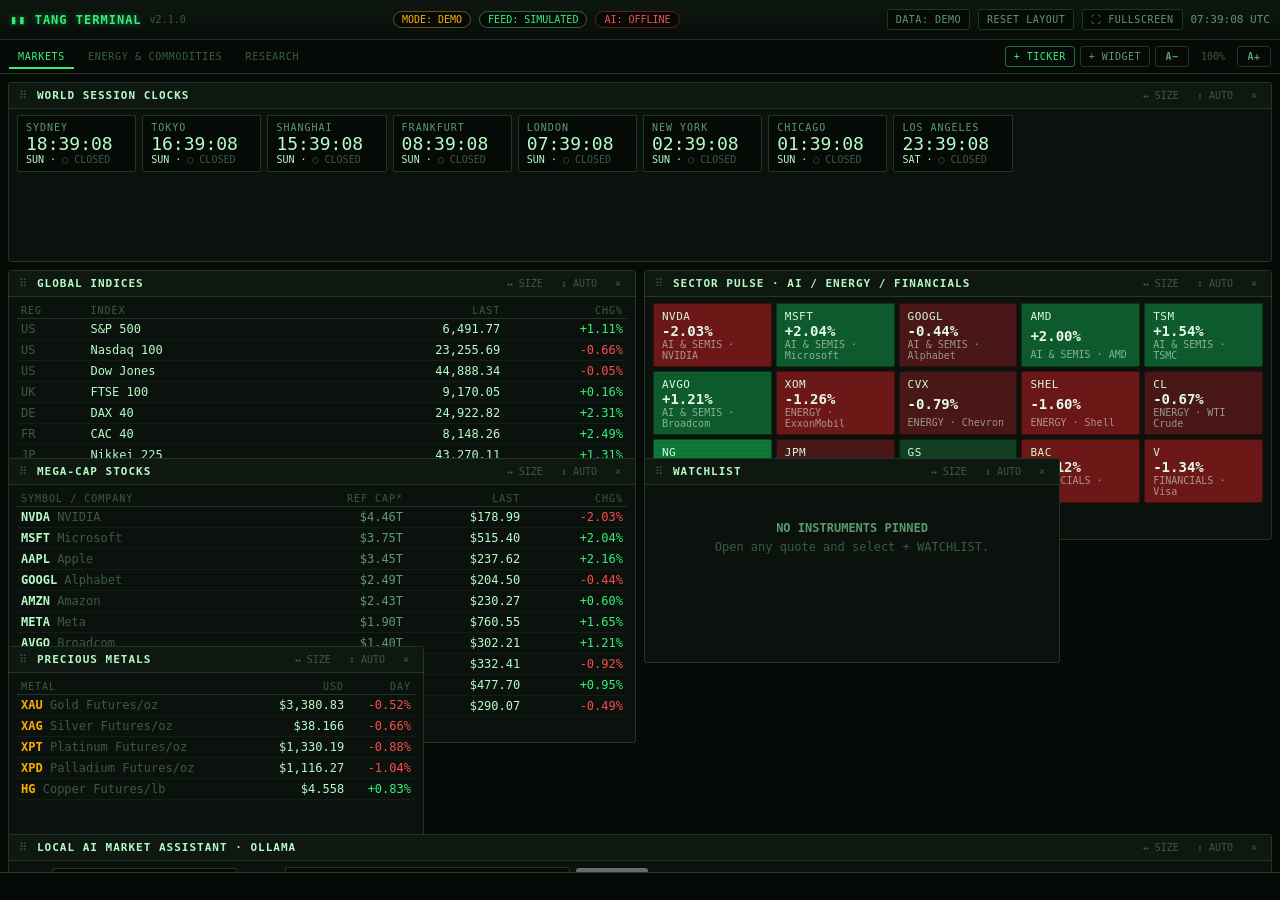
==== terminal/index.html @ 2358ef98 "fix: scale widget geometry with accessible typography" ====
<!DOCTYPE html>
<html lang="en">
<head>
  <meta charset="UTF-8" />
  <meta name="viewport" content="width=device-width, initial-scale=1.0" />
  <meta name="color-scheme" content="dark" />
  <title>TANG TERMINAL — Global Market Monitor</title>
  <link rel="icon" href="data:image/svg+xml,%3Csvg xmlns='http://www.w3.org/2000/svg' viewBox='0 0 16 16'%3E%3Crect width='16' height='16' fill='%23070b08'/%3E%3Ctext x='2' y='12' font-family='monospace' font-size='11' fill='%2334f57a'%3ET%3C/text%3E%3C/svg%3E" />
  <link rel="stylesheet" href="css/terminal.css" />
</head>
<body>
  <!-- Scanline / CRT ambience (purely decorative, cheap to render) -->
  <div class="crt-overlay" aria-hidden="true"></div>

  <!-- ======================= Top status bar ======================= -->
  <header id="titlebar" class="titlebar">
    <div class="titlebar-left">
      <span class="logo">▮▮ TANG TERMINAL</span>
      <span class="version" id="app-version">v2.1.0</span>
    </div>

    <div class="titlebar-center">
      <span class="status-pill" id="data-mode-pill" title="Active data adapter">MODE: DEMO</span>
      <span class="status-pill" id="feed-status-pill" title="Feed health">FEED: —</span>
      <span class="status-pill" id="ollama-pill" title="Ollama assistant status">AI: OFFLINE</span>
    </div>

    <div class="titlebar-right">
      <button class="tb-btn" id="btn-toggle-mode"  title="Switch data adapter (demo / live)">DATA: DEMO</button>
      <button class="tb-btn" id="btn-reset-layout" title="Restore default widget layout">RESET LAYOUT</button>
      <button class="tb-btn" id="btn-fullscreen"   title="Toggle borderless fullscreen (F11 also works)">⛶ FULLSCREEN</button>
      <span class="utc-clock" id="utc-clock" title="Coordinated Universal Time">--:--:-- UTC</span>
    </div>
  </header>

  <nav class="workspacebar" aria-label="Terminal workspaces">
    <div id="workspace-tabs" class="workspace-tabs"></div>
    <div class="workspace-tools">
      <button class="tb-btn primary" id="btn-add-symbol">+ TICKER</button>
      <button class="tb-btn" id="btn-add-widget">+ WIDGET</button>
      <button class="tb-btn font-btn" id="btn-font-down" aria-label="Decrease font size">A−</button>
      <span id="font-scale" class="font-scale">100%</span>
      <button class="tb-btn font-btn" id="btn-font-up" aria-label="Increase font size">A+</button>
    </div>
  </nav>

  <!-- ======================= Widget canvas ======================= -->
  <main id="canvas" class="canvas" aria-label="Market dashboard canvas">
    <!-- Widget panels are rendered here by js/main.js via the grid engine. -->
  </main>

  <!-- ======================= Bottom ticker ======================= -->
  <footer id="tickerbar" class="tickerbar" aria-label="Scrolling market ticker">
    <div class="ticker-track" id="ticker-track"></div>
  </footer>

  <!-- Instrument research drawer; populated on demand with no external UI assets. -->
  <div id="detail-overlay" class="detail-overlay" hidden>
    <section class="detail-drawer" role="dialog" aria-modal="true" aria-labelledby="detail-title">
      <header class="detail-header">
        <div>
          <span class="detail-kicker">INSTRUMENT RESEARCH</span>
          <h2 id="detail-title">—</h2>
        </div>
        <button id="detail-close" class="detail-close" aria-label="Close instrument research">ESC ×</button>
      </header>
      <div id="detail-content" class="detail-content"></div>
    </section>
  </div>

  <div id="symbol-overlay" class="modal-overlay" hidden>
    <section class="terminal-modal" role="dialog" aria-modal="true" aria-labelledby="symbol-title">
      <header><div><span class="detail-kicker">GLOBAL SECURITY SEARCH</span><h2 id="symbol-title">ADD ANY TICKER</h2></div><button class="detail-close modal-close">ESC ×</button></header>
      <form id="symbol-search-form" class="symbol-search"><input id="symbol-search-input" autocomplete="off" placeholder="Company, ticker or instrument — e.g. BP.L, Shell, AAPL"><button type="submit">SEARCH ↵</button></form>
      <p class="modal-hint">Search equities, ETFs, indices, futures, FX and crypto across supported exchanges. Verify exchange and currency before adding. Custom quotes require LIVE mode.</p>
      <div id="symbol-results" class="symbol-results"></div>
    </section>
  </div>

  <div id="widget-overlay" class="modal-overlay" hidden>
    <section class="terminal-modal widget-modal" role="dialog" aria-modal="true" aria-labelledby="widget-title">
      <header><div><span class="detail-kicker">WORKSPACE COMPONENTS</span><h2 id="widget-title">ADD WIDGET</h2></div><button class="detail-close modal-close">ESC ×</button></header>
      <div id="widget-results" class="widget-results"></div>
    </section>
  </div>

  <!-- Classic scripts (no ES modules) so the app runs from file:// with zero build step. -->
  <script src="js/store.js"></script>
  <script src="js/data/universe.js"></script>
  <script src="js/symbols.js"></script>
  <script src="js/watchlist.js"></script>
  <script src="js/data/adapter.js"></script>
  <script src="js/grid.js"></script>
  <script src="js/widgets/base.js"></script>
  <script src="js/widgets/clocks.js"></script>
  <script src="js/widgets/indices.js"></script>
  <script src="js/widgets/heatmap.js"></script>
  <script src="js/widgets/stocks.js"></script>
  <script src="js/widgets/watchlist.js"></script>
  <script src="js/widgets/metals.js"></script>
  <script src="js/widgets/markets.js"></script>
  <script src="js/ollama.js"></script>
  <script src="js/widgets/assistant.js"></script>
  <script src="js/details.js"></script>
  <script src="js/main.js"></script>
</body>
</html>
---- terminal/css/terminal.css ----
/* ==========================================================================
   TANG TERMINAL — terminal.css
   Phosphor-green CRT aesthetic. Single stylesheet, no frameworks.
   Design tokens live in :root so theming stays consistent across widgets.
   ========================================================================== */

:root {
  --font-scale: 1;
  /* palette */
  --bg:            #070b08;
  --bg-panel:      #0b120d;
  --bg-panel-alt:  #0e1710;
  --bg-inset:      #060a07;
  --border:        #1d3a26;
  --border-bright: #2f6b41;
  --fg:            #b8ffc9;
  --fg-dim:        #5f9b72;
  --fg-faint:      #3a5c46;
  --accent:        #34f57a;
  --amber:         #ffb000;
  --red:           #ff4d4d;
  --green:         #34f57a;
  --cyan:          #3fd9d9;

  /* heatmap scale */
  --heat-up-3:   #0f7a38;
  --heat-up-2:   #0e5c2d;
  --heat-up-1:   #123f22;
  --heat-flat:   #101813;
  --heat-down-1: #4a1616;
  --heat-down-2: #6e1717;
  --heat-down-3: #8f1a1a;

  /* type */
  --font-mono: "SF Mono", "Cascadia Mono", Menlo, Consolas, "DejaVu Sans Mono", monospace;
  --fs-xs: calc(10px * var(--font-scale));
  --fs-sm: calc(11px * var(--font-scale));
  --fs-md: calc(12px * var(--font-scale));
  --fs-lg: calc(14px * var(--font-scale));
  --fs-xl: calc(18px * var(--font-scale));

  /* layout */
  --titlebar-h: 40px;
  --tickerbar-h: 28px;
  --gap: 8px;
  --radius: 3px;
}

/* ---------------------------------------------------------------- reset */
*, *::before, *::after { box-sizing: border-box; }

html, body {
  margin: 0;
  padding: 0;
  height: 100%;
  background: var(--bg);
  color: var(--fg);
  font-family: var(--font-mono);
  font-size: var(--fs-md);
  overflow: hidden;
}

body {
  display: flex;
  flex-direction: column;
  user-select: none;
}

button { font-family: inherit; }

/* ------------------------------------------------------- CRT ambience */
.crt-overlay {
  position: fixed;
  inset: 0;
  pointer-events: none;
  z-index: 9999;
  background:
    repeating-linear-gradient(
      to bottom,
      rgba(0, 0, 0, 0)    0px,
      rgba(0, 0, 0, 0)    2px,
      rgba(0, 0, 0, 0.08) 3px,
      rgba(0, 0, 0, 0)    4px
    );
  mix-blend-mode: multiply;
}

/* ------------------------------------------------------------- titlebar */
.titlebar {
  height: var(--titlebar-h);
  flex: 0 0 var(--titlebar-h);
  display: flex;
  align-items: center;
  justify-content: space-between;
  gap: 12px;
  padding: 0 10px;
  background: linear-gradient(180deg, #0d1710, #080d09);
  border-bottom: 1px solid var(--border);
  white-space: nowrap;
}

.titlebar-left, .titlebar-center, .titlebar-right {
  display: flex;
  align-items: center;
  gap: 8px;
  min-width: 0;
}

.logo {
  color: var(--accent);
  font-weight: bold;
  letter-spacing: 1px;
  text-shadow: 0 0 6px rgba(52, 245, 122, 0.5);
}

.version { color: var(--fg-faint); font-size: var(--fs-xs); }

.status-pill {
  font-size: var(--fs-xs);
  padding: 2px 8px;
  border: 1px solid var(--border);
  border-radius: 10px;
  color: var(--fg-dim);
  background: var(--bg-inset);
}
.status-pill.ok   { color: var(--green); border-color: var(--border-bright); }
.status-pill.warn { color: var(--amber); border-color: #6b5410; }
.status-pill.bad  { color: var(--red);   border-color: #6b1d1d; }

.tb-btn {
  background: var(--bg-inset);
  color: var(--fg-dim);
  border: 1px solid var(--border);
  border-radius: var(--radius);
  font-size: var(--fs-xs);
  padding: 4px 8px;
  cursor: pointer;
  letter-spacing: 0.5px;
}
.tb-btn:hover { color: var(--accent); border-color: var(--border-bright); }
.tb-btn:active { transform: translateY(1px); }
.tb-btn.primary { color: var(--accent); border-color: var(--border-bright); }

.utc-clock { color: var(--fg-dim); font-size: var(--fs-sm); }

/* ----------------------------------------------------------- workspaces */
.workspacebar {
  min-height: 34px;
  flex: 0 0 auto;
  display: flex;
  align-items: center;
  justify-content: space-between;
  gap: 10px;
  padding: 4px 9px;
  background: var(--bg-inset);
  border-bottom: 1px solid var(--border);
}
.workspace-tabs, .workspace-tools { display: flex; align-items: center; gap: 5px; }
.workspace-tab {
  appearance: none;
  border: 0;
  border-bottom: 2px solid transparent;
  background: transparent;
  color: var(--fg-faint);
  font: inherit;
  font-size: var(--fs-xs);
  letter-spacing: .7px;
  padding: 6px 9px 5px;
  cursor: pointer;
}
.workspace-tab:hover { color: var(--fg); }
.workspace-tab.active { color: var(--accent); border-bottom-color: var(--accent); }
.font-btn { min-width: 34px; font-weight: bold; }
.font-scale { min-width: 38px; text-align: center; color: var(--fg-faint); font-size: var(--fs-xs); }

/* --------------------------------------------------------------- canvas */
.canvas {
  flex: 1 1 auto;
  overflow-y: auto;
  overflow-x: hidden;
  padding: var(--gap);
  display: grid;
  grid-template-columns: repeat(12, 1fr);
  grid-auto-rows: minmax(calc(180px * var(--font-scale)), auto);
  grid-auto-flow: dense;
  gap: var(--gap);
  align-content: start;
  scrollbar-width: thin;
  scrollbar-color: var(--border-bright) var(--bg);
}
.canvas::-webkit-scrollbar { width: 8px; }
.canvas::-webkit-scrollbar-thumb { background: var(--border-bright); }
.canvas::-webkit-scrollbar-track { background: var(--bg); }

/* widget span classes — set by the grid engine from persisted layout */
.span-sm { grid-column: span 4; }
.span-md { grid-column: span 6; }
.span-lg { grid-column: span 12; }

@media (max-width: 1100px) {
  .span-sm, .span-md { grid-column: span 6; }
}
@media (max-width: 720px) {
  .span-sm, .span-md, .span-lg { grid-column: span 12; }
}

/* drop indicator shown while dragging over the canvas */
.canvas.drop-target { outline: 1px dashed var(--border-bright); outline-offset: -4px; }

/* --------------------------------------------------------- widget panel */
.panel {
  display: flex;
  flex-direction: column;
  min-height: calc(180px * var(--font-scale));
  background: var(--bg-panel);
  border: 1px solid var(--border);
  border-radius: var(--radius);
  overflow: hidden;
  transition: border-color 120ms ease, box-shadow 120ms ease;
}
.panel:hover { border-color: var(--border-bright); }
.panel.dragging { opacity: 0.35; }
.panel.drop-before { box-shadow: -4px 0 0 0 var(--accent); }
.panel.drop-after  { box-shadow:  4px 0 0 0 var(--accent); }

.panel-header {
  flex: 0 0 26px;
  display: flex;
  align-items: center;
  gap: 6px;
  padding: 0 8px;
  background: var(--bg-panel-alt);
  border-bottom: 1px solid var(--border);
  font-size: var(--fs-sm);
}
.panel-header .grip {
  cursor: grab;
  color: var(--fg-faint);
  letter-spacing: 2px;
  padding: 0 2px;
  touch-action: none;
}
.panel-header .grip:active { cursor: grabbing; }
.panel-header .title {
  color: var(--fg);
  letter-spacing: 1px;
  font-weight: bold;
  overflow: hidden;
  text-overflow: ellipsis;
  white-space: nowrap;
}
.panel-header .spacer { flex: 1; }
.panel-header .hdr-btn {
  background: none;
  border: 1px solid transparent;
  color: var(--fg-faint);
  font-size: var(--fs-xs);
  cursor: pointer;
  padding: 1px 5px;
  border-radius: 2px;
}
.panel-header .hdr-btn:hover { color: var(--accent); border-color: var(--border-bright); }
.panel-header .remove-btn:hover { color: var(--red); border-color: #6b1d1d; }

.panel-body {
  flex: 1 1 auto;
  overflow-x: auto;
  overflow-y: visible;
  padding: 6px 8px;
  scrollbar-width: thin;
  scrollbar-color: var(--border) transparent;
}
.panel-body::-webkit-scrollbar { width: 6px; height: 6px; }
.panel-body::-webkit-scrollbar-thumb { background: var(--border); }

/* ------------------------------------------------------- shared widget UI */
.up    { color: var(--green); }
.down  { color: var(--red); }
.flat  { color: var(--fg-dim); }
.dim   { color: var(--fg-dim); }
.faint { color: var(--fg-faint); }
.amber { color: var(--amber); }

.num { font-variant-numeric: tabular-nums; text-align: right; }

table.quote-table {
  width: 100%;
  border-collapse: collapse;
  font-size: var(--fs-md);
}
table.quote-table th {
  text-align: left;
  color: var(--fg-faint);
  font-weight: normal;
  font-size: var(--fs-xs);
  letter-spacing: 1px;
  padding: 2px 4px;
  border-bottom: 1px solid var(--border);
  position: sticky;
  top: -6px;
  background: var(--bg-panel);
}
table.quote-table th.num, table.quote-table td.num { text-align: right; }
table.quote-table td {
  padding: 3px 4px;
  border-bottom: 1px solid rgba(29, 58, 38, 0.35);
  white-space: nowrap;
}
table.quote-table tr:hover td { background: rgba(52, 245, 122, 0.05); }
.quote-action { cursor: pointer; }
.quote-action:focus-visible { outline: 1px solid var(--accent); outline-offset: -2px; }
table.quote-table .quote-action:hover td::first-letter { color: var(--accent); }

/* price flash animation on update */
@keyframes flash-up   { from { background: rgba(52,245,122,.25); } to { background: transparent; } }
@keyframes flash-down { from { background: rgba(255,77,77,.25);  } to { background: transparent; } }
.flash-up   { animation: flash-up   600ms ease-out; }
.flash-down { animation: flash-down 600ms ease-out; }

/* -------------------------------------------------------------- heatmap */
.heatmap {
  display: grid;
  gap: 4px;
  height: 100%;
  grid-template-columns: repeat(auto-fit, minmax(calc(110px * var(--font-scale)), 1fr));
  grid-auto-rows: minmax(calc(64px * var(--font-scale)), 1fr);
}
.heat-tile {
  display: flex;
  flex-direction: column;
  justify-content: space-between;
  padding: 6px 8px;
  border: 1px solid rgba(0,0,0,0.4);
  border-radius: 2px;
  background: var(--heat-flat);
  cursor: default;
  min-height: 64px;
}
.heat-tile .h-name { font-size: var(--fs-sm); color: #d8ffe2; letter-spacing: 0.5px; }
.heat-tile .h-val  { font-size: var(--fs-lg); font-weight: bold; color: #eaffef; }
.heat-tile .h-sub  { font-size: var(--fs-xs); color: rgba(234,255,239,0.55); }
.heat-tile.up3   { background: var(--heat-up-3); }
.heat-tile.up2   { background: var(--heat-up-2); }
.heat-tile.up1   { background: var(--heat-up-1); }
.heat-tile.down1 { background: var(--heat-down-1); }
.heat-tile.down2 { background: var(--heat-down-2); }
.heat-tile.down3 { background: var(--heat-down-3); }

/* --------------------------------------------------------------- clocks */
.clock-grid {
  display: grid;
  grid-template-columns: repeat(auto-fill, minmax(calc(118px * var(--font-scale)), 1fr));
  gap: 6px;
}
.clock-cell {
  background: var(--bg-inset);
  border: 1px solid var(--border);
  border-radius: 2px;
  padding: 6px 8px;
}
.clock-cell .c-city { font-size: var(--fs-xs); color: var(--fg-dim); letter-spacing: 1px; }
.clock-cell .c-time { font-size: var(--fs-xl); color: var(--fg); font-variant-numeric: tabular-nums; }
.clock-cell .c-meta { font-size: var(--fs-xs); }
.clock-cell .c-meta .open   { color: var(--green); }
.clock-cell .c-meta .closed { color: var(--fg-faint); }

/* ------------------------------------------------------------ assistant */
.assistant {
  display: flex;
  flex-direction: column;
  height: 100%;
  gap: 6px;
}
.assistant-log {
  flex: 1 1 auto;
  overflow-y: auto;
  background: var(--bg-inset);
  border: 1px solid var(--border);
  border-radius: 2px;
  padding: 6px 8px;
  font-size: var(--fs-md);
  user-select: text;
  scrollbar-width: thin;
  scrollbar-color: var(--border) transparent;
}
.assistant-log .msg { margin: 0 0 8px; white-space: pre-wrap; word-break: break-word; }
.assistant-log .msg .who { font-size: var(--fs-xs); letter-spacing: 1px; }
.assistant-log .msg.user .who { color: var(--cyan); }
.assistant-log .msg.bot  .who { color: var(--accent); }
.assistant-log .msg.sys  .who { color: var(--amber); }
.assistant-log .msg.sys { color: var(--fg-dim); }
.assistant-log .msg-content { white-space: normal; line-height: 1.48; }
.assistant-log .msg-content p { margin: 4px 0 8px; }
.assistant-log .msg-content h1,
.assistant-log .msg-content h2,
.assistant-log .msg-content h3 { margin: 10px 0 4px; color: var(--fg); font-size: var(--fs-md); letter-spacing: .6px; }
.assistant-log .msg-content ul,
.assistant-log .msg-content ol { margin: 4px 0 8px; padding-left: 20px; }
.assistant-log .msg-content li { margin-bottom: 3px; }
.assistant-log .msg-content strong { color: var(--accent); }
.assistant-log .msg-content hr { border: 0; border-top: 1px solid var(--border); margin: 10px 0; }
.assistant-input-row { display: flex; gap: 6px; flex: 0 0 auto; }
.assistant-input-row input[type="text"] {
  flex: 1;
  background: var(--bg-inset);
  border: 1px solid var(--border);
  color: var(--fg);
  font-family: inherit;
  font-size: var(--fs-md);
  padding: 5px 8px;
  border-radius: 2px;
  outline: none;
}
.assistant-input-row input[type="text"]:focus { border-color: var(--border-bright); }
.assistant-input-row button,
.assistant-config select,
.assistant-config input {
  background: var(--bg-inset);
  border: 1px solid var(--border);
  color: var(--fg-dim);
  font-family: inherit;
  font-size: var(--fs-xs);
  padding: 4px 8px;
  border-radius: 2px;
  cursor: pointer;
}
.assistant-input-row button:hover { color: var(--accent); border-color: var(--border-bright); }
.assistant-config {
  display: flex;
  gap: 6px;
  flex: 0 0 auto;
  align-items: center;
  flex-wrap: wrap;
}
.assistant-config select { cursor: pointer; }
.assistant-config label { display: flex; align-items: center; gap: 6px; min-width: 0; }
.assistant-config input { cursor: text; width: calc(185px * var(--font-scale)); }
.assistant-config select { width: calc(285px * var(--font-scale)); max-width: 46vw; }

/* Panels grow with typography so data remains contained instead of clipping. */
.panel[data-widget-id="indices"],
.panel[data-widget-id="stocks"] { min-height: calc(285px * var(--font-scale)); }
.panel[data-widget-id="heatmap"] { min-height: calc(270px * var(--font-scale)); }
.panel[data-widget-id="assistant"] { min-height: calc(235px * var(--font-scale)); }
.panel[data-widget-id="metals"],
.panel[data-widget-id="macro"],
.panel[data-widget-id="energy"],
.panel[data-widget-id="tankers"] { min-height: calc(225px * var(--font-scale)); }
.panel[data-widget-id="commodities"] { min-height: calc(440px * var(--font-scale)); }
.panel[data-widget-id="watchlist"] { min-height: calc(205px * var(--font-scale)); }
.panel[data-widget-id="watchlist"] .panel-body { max-height: calc(440px * var(--font-scale)); overflow-y: auto; }
.panel.height-tall { min-height: calc(430px * var(--font-scale)) !important; }
.panel.height-max { min-height: calc(680px * var(--font-scale)) !important; }
.panel.height-tall .panel-body,
.panel.height-max .panel-body { max-height: none !important; overflow-y: visible !important; }

/* ------------------------------------------------------------ tickerbar */
.tickerbar {
  flex: 0 0 var(--tickerbar-h);
  height: var(--tickerbar-h);
  border-top: 1px solid var(--border);
  background: var(--bg-inset);
  overflow: hidden;
  display: flex;
  align-items: center;
}
.ticker-track {
  display: inline-flex;
  gap: 28px;
  white-space: nowrap;
  padding-left: 100%;
  animation: ticker-scroll 60s linear infinite;
  font-size: var(--fs-sm);
}
.tickerbar:hover .ticker-track { animation-play-state: paused; }
@keyframes ticker-scroll {
  from { transform: translateX(0); }
  to   { transform: translateX(-100%); }
}
.ticker-item .t-sym { color: var(--fg-dim); }
.ticker-item {
  appearance: none;
  border: 0;
  background: transparent;
  color: var(--fg);
  font: inherit;
  padding: 3px 0;
}
.ticker-item:hover .t-sym { color: var(--accent); }

/* ---------------------------------------------------- instrument research */
.detail-open { overflow: hidden; }
.detail-overlay {
  position: fixed;
  inset: 0;
  z-index: 9000;
  background: rgba(2, 6, 3, .76);
  backdrop-filter: blur(3px);
}
.detail-overlay[hidden] { display: none; }
.detail-drawer {
  position: absolute;
  inset: 0 0 0 auto;
  width: min(920px, 94vw);
  display: flex;
  flex-direction: column;
  background: #080e0a;
  border-left: 1px solid var(--border-bright);
  box-shadow: -18px 0 60px rgba(0, 0, 0, .55);
  animation: detail-enter 180ms ease-out;
}
@keyframes detail-enter { from { transform: translateX(30px); opacity: .5; } }
.detail-header {
  display: flex;
  justify-content: space-between;
  align-items: center;
  padding: 12px 16px;
  border-bottom: 1px solid var(--border);
  background: var(--bg-panel-alt);
}
.detail-kicker { color: var(--fg-faint); font-size: var(--fs-xs); letter-spacing: 1.5px; }
.detail-header h2 { margin: 3px 0 0; color: var(--accent); font-size: 19px; letter-spacing: 1px; }
.detail-close, .range-btn {
  border: 1px solid var(--border);
  background: var(--bg-inset);
  color: var(--fg-dim);
  border-radius: 2px;
  font: inherit;
  font-size: var(--fs-xs);
  padding: 5px 9px;
  cursor: pointer;
}
.detail-close:hover, .range-btn:hover, .range-btn.active { color: var(--accent); border-color: var(--border-bright); }
.detail-content { overflow-y: auto; padding: 14px 16px 30px; }
.detail-summary { display: flex; align-items: flex-end; justify-content: space-between; gap: 20px; margin-bottom: 10px; }
.detail-price { color: var(--fg); font-size: 28px; font-weight: bold; letter-spacing: -1px; }
.watchlist-toggle {
  margin-left: 12px;
  border: 1px solid var(--border);
  background: var(--bg-inset);
  color: var(--fg-dim);
  border-radius: 2px;
  font: inherit;
  font-size: var(--fs-xs);
  padding: 5px 8px;
  cursor: pointer;
  vertical-align: middle;
}
.watchlist-toggle:hover, .watchlist-toggle.active { color: var(--amber); border-color: #6b5410; }
.watch-empty { color: var(--fg-faint); text-align: center; line-height: 1.6; padding: 28px 10px; }
.watch-empty strong { color: var(--fg-dim); }
.watch-remove { border: 0; background: transparent; color: var(--fg-faint); cursor: pointer; font: inherit; font-size: 16px; line-height: 1; }
.watch-remove:hover { color: var(--red); }
.widget-note { margin: 7px 2px 1px; color: var(--fg-faint); font-size: var(--fs-xs); line-height: 1.4; }
.commodity-group td { color: var(--amber); background: var(--bg-inset); font-size: var(--fs-xs); letter-spacing: 1px; padding-top: 6px !important; }
.energy-spreads { display: grid; grid-template-columns: repeat(3, 1fr); gap: 5px; margin-top: 8px; }
.energy-spread { display: grid; gap: 2px; padding: 7px; background: var(--bg-inset); border: 1px solid var(--border); }
.energy-spread span, .energy-spread small { color: var(--fg-faint); font-size: var(--fs-xs); }
.energy-spread strong { color: var(--amber); font-size: var(--fs-md); font-variant-numeric: tabular-nums; }

/* ------------------------------------------------------ search / catalog */
.modal-overlay {
  position: fixed;
  inset: 0;
  z-index: 9500;
  display: grid;
  place-items: start center;
  padding-top: min(12vh, 110px);
  background: rgba(2, 6, 3, .78);
  backdrop-filter: blur(3px);
}
.modal-overlay[hidden] { display: none; }
.terminal-modal {
  width: min(760px, 92vw);
  max-height: 76vh;
  display: flex;
  flex-direction: column;
  background: #080e0a;
  border: 1px solid var(--border-bright);
  box-shadow: 0 20px 80px rgba(0, 0, 0, .7);
}
.terminal-modal > header { display: flex; align-items: center; justify-content: space-between; padding: 12px 14px; border-bottom: 1px solid var(--border); background: var(--bg-panel-alt); }
.terminal-modal h2 { color: var(--accent); font-size: var(--fs-lg); margin: 2px 0 0; }
.symbol-search { display: flex; gap: 7px; padding: 12px 14px 5px; }
.symbol-search input { flex: 1; min-width: 0; background: var(--bg-inset); border: 1px solid var(--border); color: var(--fg); font: inherit; padding: 8px 10px; outline: none; }
.symbol-search input:focus { border-color: var(--border-bright); }
.symbol-search button, .symbol-result button, .widget-option button { background: var(--bg-inset); border: 1px solid var(--border); color: var(--accent); font: inherit; font-size: var(--fs-xs); padding: 7px 10px; cursor: pointer; }
.modal-hint { margin: 2px 14px 9px; color: var(--fg-faint); font-size: var(--fs-xs); }
.symbol-results, .widget-results { overflow-y: auto; padding: 0 14px 14px; }
.symbol-result, .widget-option { display: flex; align-items: center; justify-content: space-between; gap: 14px; padding: 9px 10px; border-top: 1px solid var(--border); }
.symbol-result > div, .widget-option > div { min-width: 0; display: grid; grid-template-columns: 90px 1fr; align-items: baseline; gap: 4px 10px; }
.symbol-result strong { color: var(--accent); }
.symbol-result span { overflow: hidden; text-overflow: ellipsis; white-space: nowrap; }
.symbol-result small { grid-column: 2; color: var(--fg-faint); font-size: var(--fs-xs); }
.widget-option > div { display: flex; flex-direction: column; align-items: flex-start; }
.widget-option span { color: var(--fg-dim); font-size: var(--fs-xs); margin-top: 3px; }
.widget-option button:disabled { color: var(--fg-faint); cursor: default; }
.detail-provenance { text-align: right; color: var(--fg-dim); font-size: var(--fs-xs); line-height: 1.5; }
.detail-provenance span { color: var(--amber); }
.range-bar { display: flex; flex-wrap: wrap; gap: 5px; margin-bottom: 8px; }
.chart-card, .research-card {
  border: 1px solid var(--border);
  background: var(--bg-panel);
  border-radius: var(--radius);
}
.chart-card { padding: 8px; margin-bottom: 10px; }
#price-chart { display: block; width: 100%; height: 270px; }
.chart-legend { display: flex; gap: 18px; color: var(--accent); font-size: var(--fs-xs); padding: 4px 4px 0; }
.chart-legend span:last-child { margin-left: auto; color: var(--fg-faint); }
.research-grid { display: grid; grid-template-columns: 1fr 1fr; gap: 10px; margin-bottom: 10px; }
.research-card { padding: 11px 12px; }
.research-card h3 { color: var(--fg-dim); font-size: var(--fs-xs); letter-spacing: 1.2px; margin: 0 0 10px; }
.metric-grid { display: grid; grid-template-columns: repeat(2, 1fr); gap: 1px; background: var(--border); }
.metric { display: flex; justify-content: space-between; gap: 8px; background: var(--bg-panel); padding: 6px 7px; }
.metric span { color: var(--fg-faint); font-size: var(--fs-xs); }
.metric strong { font-weight: normal; font-variant-numeric: tabular-nums; }
.signal { margin-top: 10px; font-weight: bold; letter-spacing: .8px; }
.signal-note, .risk-note, .source-note { color: var(--fg-dim); font-size: var(--fs-xs); line-height: 1.45; margin: 5px 0 0; }
.scenario { padding: 8px 0; border-top: 1px solid var(--border); }
.scenario:first-of-type { border-top: 0; }
.scenario > strong { font-size: var(--fs-xs); letter-spacing: .8px; }
.scenario div { display: grid; grid-template-columns: repeat(3, 1fr); gap: 5px; margin-top: 5px; }
.scenario span { padding: 6px; background: var(--bg-inset); color: var(--fg-dim); font-size: var(--fs-xs); }
.news-card { margin-bottom: 20px; }
.news-list { display: grid; grid-template-columns: 1fr 1fr; gap: 6px; }
.news-item { display: flex; flex-direction: column; gap: 4px; padding: 8px; color: var(--fg); text-decoration: none; border: 1px solid var(--border); background: var(--bg-inset); }
.news-item:hover { border-color: var(--border-bright); color: var(--accent); }
.news-title { line-height: 1.35; }
.news-meta { color: var(--fg-faint); font-size: var(--fs-xs); }
.detail-loading, .detail-error, .detail-empty { color: var(--fg-dim); padding: 30px 10px; text-align: center; }
.detail-error strong { color: var(--red); }
.retry-btn { margin-top: 12px; }
.loader { display: inline-block; width: 9px; height: 9px; border: 1px solid var(--accent); margin-right: 7px; animation: loader-pulse 800ms infinite alternate; }
@keyframes loader-pulse { to { background: var(--accent); box-shadow: 0 0 8px var(--accent); } }

/* ------------------------------------------------------------ drag ghost */
.drag-ghost-hint {
  position: fixed;
  pointer-events: none;
  color: var(--accent);
  font-size: var(--fs-xs);
  z-index: 10000;
}

/* --------------------------------------------------------- smaller screens */
@media (max-width: 900px) {
  :root { --titlebar-h: auto; }
  html, body { overflow: auto; min-height: 100%; }
  body { min-height: 100vh; }
  .titlebar {
    min-height: 64px;
    padding: 7px 9px;
    flex-wrap: wrap;
  }
  .titlebar-center { order: 3; width: 100%; }
  .titlebar-right { margin-left: auto; }
  .canvas { min-height: calc(100vh - 100px); overflow: visible; }
  .utc-clock { display: none; }
  .workspacebar { flex-wrap: wrap; }
  .workspace-tabs { width: 100%; overflow-x: auto; }
  .workspace-tools { width: 100%; }
}

@media (max-width: 620px) {
  .version, #btn-reset-layout, .clock-seconds { display: none; }
  .titlebar-right { width: 100%; justify-content: space-between; }
  .tb-btn { flex: 1; }
  .status-pill { padding-inline: 6px; }
  .heatmap { grid-template-columns: repeat(2, minmax(0, 1fr)); }
  .assistant-config label { width: 100%; display: flex; align-items: center; gap: 6px; }
  .assistant-config input, .assistant-config select { flex: 1; width: auto; }
  .detail-drawer { width: 100vw; }
  .detail-summary { align-items: flex-start; flex-direction: column; }
  .detail-provenance { text-align: left; }
  .research-grid, .news-list { grid-template-columns: 1fr; }
  .scenario div { grid-template-columns: 1fr; }
  .energy-spreads { grid-template-columns: 1fr; }
  #price-chart { height: 220px; }
  .workspace-tools .tb-btn { flex: 0 1 auto; }
  #btn-add-symbol, #btn-add-widget { flex: 1; }
  .font-scale { display: none; }
  .symbol-result > div { grid-template-columns: 70px 1fr; }
}

@media (prefers-reduced-motion: reduce) {
  *, *::before, *::after { scroll-behavior: auto !important; }
  .ticker-track { animation: none; padding-left: 12px; overflow: hidden; }
  .crt-overlay { display: none; }
}
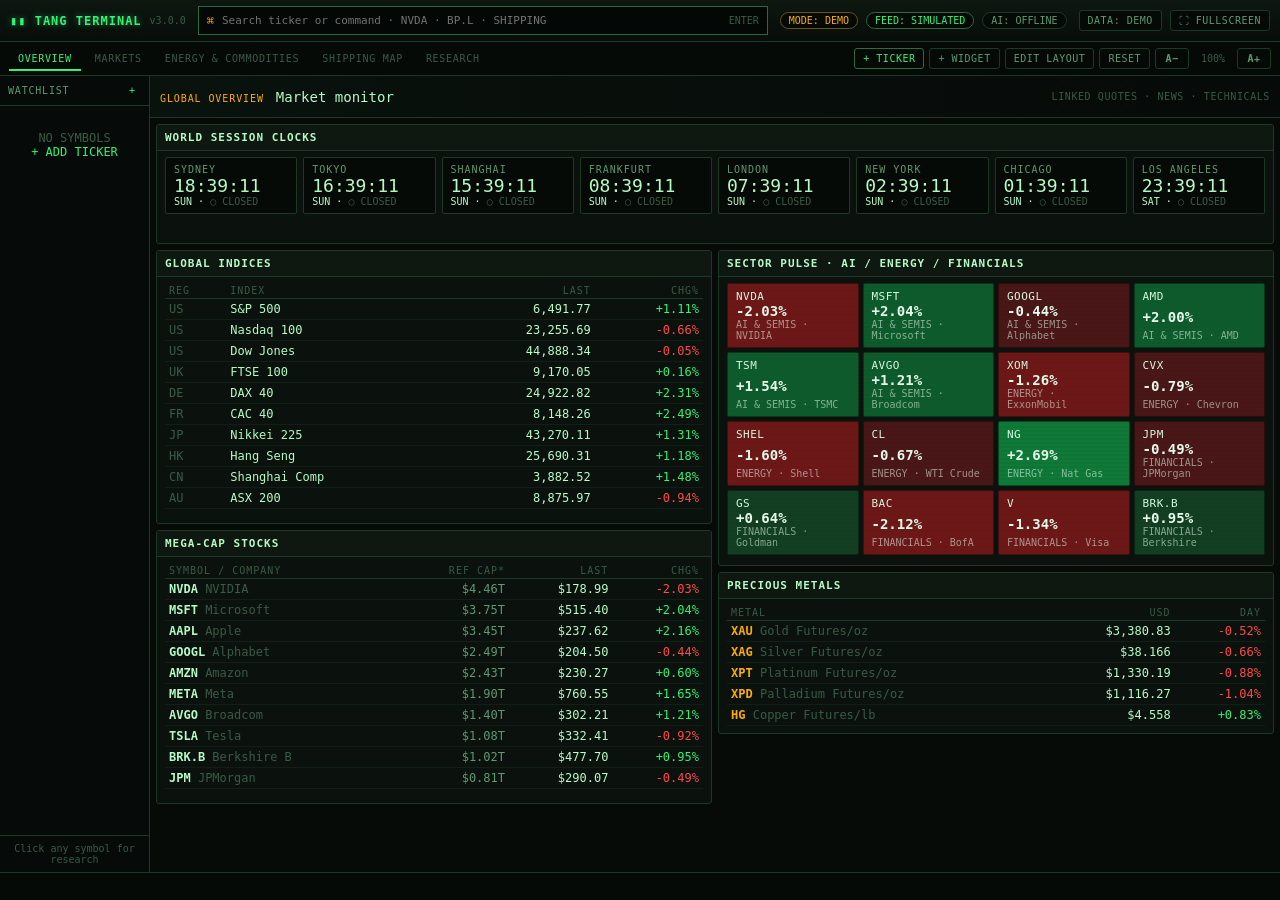
==== commit 01b22185: "feat: rebuild terminal as linked multipage workstation" ====
--- a/terminal/index.html
+++ b/terminal/index.html
@@ -16,10 +16,16 @@
   <header id="titlebar" class="titlebar">
     <div class="titlebar-left">
       <span class="logo">▮▮ TANG TERMINAL</span>
-      <span class="version" id="app-version">v2.1.0</span>
+      <span class="version" id="app-version">v3.0.0</span>
     </div>
 
-    <div class="titlebar-center">
+    <form id="command-form" class="command-form" role="search">
+      <span class="command-prefix">⌘</span>
+      <input id="command-input" aria-label="Search a security or function" autocomplete="off" placeholder="Search ticker or command · NVDA · BP.L · SHIPPING" />
+      <span class="command-hint">ENTER</span>
+    </form>
+
+    <div class="titlebar-center status-cluster">
       <span class="status-pill" id="data-mode-pill" title="Active data adapter">MODE: DEMO</span>
       <span class="status-pill" id="feed-status-pill" title="Feed health">FEED: —</span>
       <span class="status-pill" id="ollama-pill" title="Ollama assistant status">AI: OFFLINE</span>
@@ -27,7 +33,6 @@
 
     <div class="titlebar-right">
       <button class="tb-btn" id="btn-toggle-mode"  title="Switch data adapter (demo / live)">DATA: DEMO</button>
-      <button class="tb-btn" id="btn-reset-layout" title="Restore default widget layout">RESET LAYOUT</button>
       <button class="tb-btn" id="btn-fullscreen"   title="Toggle borderless fullscreen (F11 also works)">⛶ FULLSCREEN</button>
       <span class="utc-clock" id="utc-clock" title="Coordinated Universal Time">--:--:-- UTC</span>
     </div>
@@ -38,16 +43,28 @@
     <div class="workspace-tools">
       <button class="tb-btn primary" id="btn-add-symbol">+ TICKER</button>
       <button class="tb-btn" id="btn-add-widget">+ WIDGET</button>
+      <button class="tb-btn" id="btn-edit-layout" aria-pressed="false">EDIT LAYOUT</button>
+      <button class="tb-btn" id="btn-reset-layout" title="Restore default widget layout">RESET</button>
       <button class="tb-btn font-btn" id="btn-font-down" aria-label="Decrease font size">A−</button>
       <span id="font-scale" class="font-scale">100%</span>
       <button class="tb-btn font-btn" id="btn-font-up" aria-label="Increase font size">A+</button>
     </div>
   </nav>
 
-  <!-- ======================= Widget canvas ======================= -->
-  <main id="canvas" class="canvas" aria-label="Market dashboard canvas">
-    <!-- Widget panels are rendered here by js/main.js via the grid engine. -->
-  </main>
+  <div class="terminal-workarea">
+    <aside class="watch-rail" aria-label="Persistent watchlist">
+      <header><span>WATCHLIST</span><button id="rail-add-symbol" aria-label="Add a ticker">+</button></header>
+      <div id="watch-rail-list" class="watch-rail-list"></div>
+      <div class="rail-hint">Click any symbol for research</div>
+    </aside>
+    <section class="page-stage">
+      <header class="page-context">
+        <div><span class="page-kicker" id="page-kicker">GLOBAL OVERVIEW</span><strong id="page-title">Market monitor</strong></div>
+        <div class="page-meta" id="page-meta">LINKED QUOTES · NEWS · TECHNICALS</div>
+      </header>
+      <main id="canvas" class="canvas" aria-label="Market dashboard canvas"></main>
+    </section>
+  </div>
 
   <!-- ======================= Bottom ticker ======================= -->
   <footer id="tickerbar" class="tickerbar" aria-label="Scrolling market ticker">
@@ -99,6 +116,7 @@
   <script src="js/widgets/watchlist.js"></script>
   <script src="js/widgets/metals.js"></script>
   <script src="js/widgets/markets.js"></script>
+  <script src="js/widgets/shipping.js"></script>
   <script src="js/ollama.js"></script>
   <script src="js/widgets/assistant.js"></script>
   <script src="js/details.js"></script>
--- a/terminal/css/terminal.css
+++ b/terminal/css/terminal.css
@@ -687,3 +687,208 @@
   .ticker-track { animation: none; padding-left: 12px; overflow: hidden; }
   .crt-overlay { display: none; }
 }
+
+/* ========================================================================
+   v3 application shell and collision-free dashboard layout
+   ======================================================================== */
+.titlebar { min-height: 42px; height: auto; flex-basis: auto; }
+.titlebar-left { flex: 0 0 auto; }
+.titlebar-center.status-cluster { flex: 0 0 auto; }
+.command-form {
+  flex: 1 1 520px;
+  min-width: 180px;
+  max-width: 760px;
+  display: flex;
+  align-items: center;
+  border: 1px solid var(--border-bright);
+  background: #030705;
+}
+.command-prefix { color: var(--amber); padding-left: 8px; }
+.command-form input {
+  flex: 1;
+  min-width: 0;
+  border: 0;
+  outline: 0;
+  background: transparent;
+  color: var(--fg);
+  font: inherit;
+  font-size: var(--fs-sm);
+  padding: 7px 8px;
+}
+.command-hint { color: var(--fg-faint); font-size: var(--fs-xs); padding-right: 8px; }
+
+.terminal-workarea {
+  flex: 1 1 auto;
+  min-height: 0;
+  display: grid;
+  grid-template-columns: clamp(150px, 11vw, 205px) minmax(0, 1fr);
+  overflow: hidden;
+}
+.watch-rail {
+  min-width: 0;
+  display: flex;
+  flex-direction: column;
+  overflow: hidden;
+  background: #060b09;
+  border-right: 1px solid var(--border);
+}
+.watch-rail > header {
+  flex: 0 0 30px;
+  display: flex;
+  align-items: center;
+  justify-content: space-between;
+  padding: 0 8px;
+  color: var(--fg-dim);
+  font-size: var(--fs-xs);
+  letter-spacing: .8px;
+  border-bottom: 1px solid var(--border);
+}
+.watch-rail > header button {
+  border: 0;
+  background: transparent;
+  color: var(--accent);
+  font: inherit;
+  cursor: pointer;
+}
+.watch-rail-list { flex: 1 1 auto; overflow-y: auto; }
+.rail-quote {
+  width: 100%;
+  display: grid;
+  grid-template-columns: minmax(0, 1fr) auto;
+  align-items: center;
+  gap: 5px;
+  border: 0;
+  border-bottom: 1px solid rgba(29, 58, 38, .55);
+  background: transparent;
+  color: var(--fg);
+  padding: 7px 8px;
+  text-align: left;
+  cursor: pointer;
+}
+.rail-quote:hover { background: rgba(52, 245, 122, .05); }
+.rail-quote > span:first-child { min-width: 0; display: flex; flex-direction: column; }
+.rail-quote small { overflow: hidden; text-overflow: ellipsis; white-space: nowrap; color: var(--fg-faint); font-size: var(--fs-xs); }
+.rail-empty { width: 100%; border: 0; background: transparent; color: var(--fg-faint); font: inherit; padding: 25px 8px; cursor: pointer; }
+.rail-empty span { color: var(--accent); }
+.rail-hint { padding: 7px; color: var(--fg-faint); border-top: 1px solid var(--border); font-size: var(--fs-xs); text-align: center; }
+
+.page-stage { min-width: 0; min-height: 0; display: flex; flex-direction: column; overflow: hidden; }
+.page-context {
+  min-height: 42px;
+  flex: 0 0 auto;
+  display: flex;
+  align-items: center;
+  justify-content: space-between;
+  gap: 18px;
+  padding: 5px 10px;
+  border-bottom: 1px solid var(--border);
+  background: linear-gradient(90deg, #09120d, #060a08);
+}
+.page-context > div:first-child { min-width: 0; display: flex; align-items: baseline; gap: 12px; }
+.page-kicker { color: var(--amber); font-size: var(--fs-xs); letter-spacing: .9px; white-space: nowrap; }
+.page-context strong { overflow: hidden; text-overflow: ellipsis; white-space: nowrap; font-size: var(--fs-lg); font-weight: normal; }
+.page-meta { color: var(--fg-faint); font-size: var(--fs-xs); letter-spacing: .6px; white-space: nowrap; }
+
+.canvas {
+  flex: 1 1 auto;
+  min-height: 0;
+  overflow: auto;
+  padding: 6px;
+  display: grid;
+  grid-template-columns: repeat(12, minmax(0, 1fr));
+  grid-auto-rows: 8px;
+  grid-auto-flow: row dense;
+  gap: 6px;
+  align-content: start;
+}
+.panel,
+.panel[data-widget-id] {
+  position: relative;
+  min-height: 0 !important;
+  height: auto;
+  align-self: stretch;
+  overflow: hidden;
+}
+.panel-body {
+  min-height: 0;
+  max-height: none !important;
+  overflow-x: auto;
+  overflow-y: visible;
+}
+.panel-header .grip,
+.panel-header .hdr-btn,
+.panel-resize-handle { display: none; }
+.layout-editing .panel { border-color: var(--border-bright); }
+.layout-editing .panel-header .grip,
+.layout-editing .panel-header .hdr-btn { display: inline-block; }
+.layout-editing .panel-resize-handle {
+  position: absolute;
+  z-index: 4;
+  display: grid;
+  place-items: center;
+  left: 0;
+  right: 0;
+  bottom: 0;
+  height: 10px;
+  cursor: ns-resize;
+  color: var(--fg-dim);
+  background: linear-gradient(transparent, rgba(47, 107, 65, .45));
+  touch-action: none;
+}
+.layout-editing .panel.manual-height .height-btn { color: var(--amber); }
+.panel.resizing { border-color: var(--amber); }
+.panel.drop-before { box-shadow: 0 -3px 0 var(--accent); }
+.panel.drop-after { box-shadow: 0 3px 0 var(--accent); }
+
+/* The map is the dominant surface; the linked monitor remains compact. */
+.shipping-layout { display: grid; grid-template-columns: minmax(0, 4fr) minmax(190px, 1fr); gap: 6px; min-height: 390px; }
+.shipping-map-wrap { position: relative; min-width: 0; min-height: 390px; border: 1px solid var(--border); background: #041018; }
+.shipping-map { position: absolute; inset: 0; display: block; width: 100%; height: 100%; min-height: 390px; }
+.map-legend { position: absolute; left: 7px; bottom: 7px; display: flex; flex-wrap: wrap; gap: 12px; padding: 5px 7px; background: rgba(3, 9, 7, .9); border: 1px solid var(--border); color: var(--fg-dim); font-size: var(--fs-xs); }
+.legend-tanker { color: var(--amber); }
+.legend-target { color: #58b7ff; }
+.vessel-monitor { min-width: 0; border: 1px solid var(--border); background: var(--bg-inset); }
+.vessel-monitor > header { display: flex; justify-content: space-between; gap: 8px; padding: 7px 8px; border-bottom: 1px solid var(--border); color: var(--fg-dim); font-size: var(--fs-xs); }
+.vessel-list { padding: 0 7px; }
+.vessel-row { display: grid; grid-template-columns: minmax(0, 1fr) auto; align-items: center; gap: 7px; padding: 6px 1px; border-bottom: 1px solid rgba(29, 58, 38, .55); }
+.vessel-row > span:first-child { min-width: 0; display: flex; flex-direction: column; }
+.vessel-row strong, .vessel-row small { overflow: hidden; text-overflow: ellipsis; white-space: nowrap; }
+.vessel-row small { color: var(--fg-faint); font-size: var(--fs-xs); }
+.ais-note { margin: 8px; color: var(--fg-faint); font-size: var(--fs-xs); line-height: 1.4; }
+
+/* Typography scales content. Layout responds by measuring it, never by scaling rows. */
+table.quote-table td { white-space: normal; }
+.heatmap { height: auto; grid-auto-rows: minmax(64px, auto); }
+.assistant { min-height: 190px; }
+.assistant-log { min-height: 110px; max-height: 380px; }
+
+@media (max-width: 1180px) {
+  .titlebar-center.status-cluster { display: none; }
+  .page-meta { display: none; }
+  .span-sm { grid-column: span 6; }
+  .shipping-layout { grid-template-columns: minmax(0, 3fr) minmax(180px, 1fr); }
+}
+@media (max-width: 1500px) {
+  .utc-clock { display: none; }
+  .titlebar-right { overflow: hidden; }
+}
+@media (max-width: 900px) {
+  html, body { height: 100%; overflow: hidden; }
+  .titlebar { min-height: 82px; padding: 6px 8px; }
+  .command-form { order: 3; flex-basis: 100%; max-width: none; }
+  .terminal-workarea { grid-template-columns: 1fr; }
+  .watch-rail { display: none; }
+  .canvas { min-height: 0; overflow: auto; }
+  .shipping-layout { grid-template-columns: 1fr; }
+  .shipping-map-wrap, .shipping-map { min-height: 320px; }
+}
+@media (max-width: 680px) {
+  .workspacebar { flex-wrap: nowrap; overflow: hidden; }
+  .workspace-tabs { overflow-x: auto; }
+  .workspace-tools { flex: 0 0 auto; }
+  #btn-add-widget, #btn-reset-layout, #btn-edit-layout { display: none; }
+  .span-sm, .span-md, .span-lg { grid-column: span 12; }
+  .page-context > div:first-child { display: block; }
+  .page-kicker { display: block; margin-bottom: 2px; }
+  .shipping-map-wrap, .shipping-map { min-height: 250px; }
+}
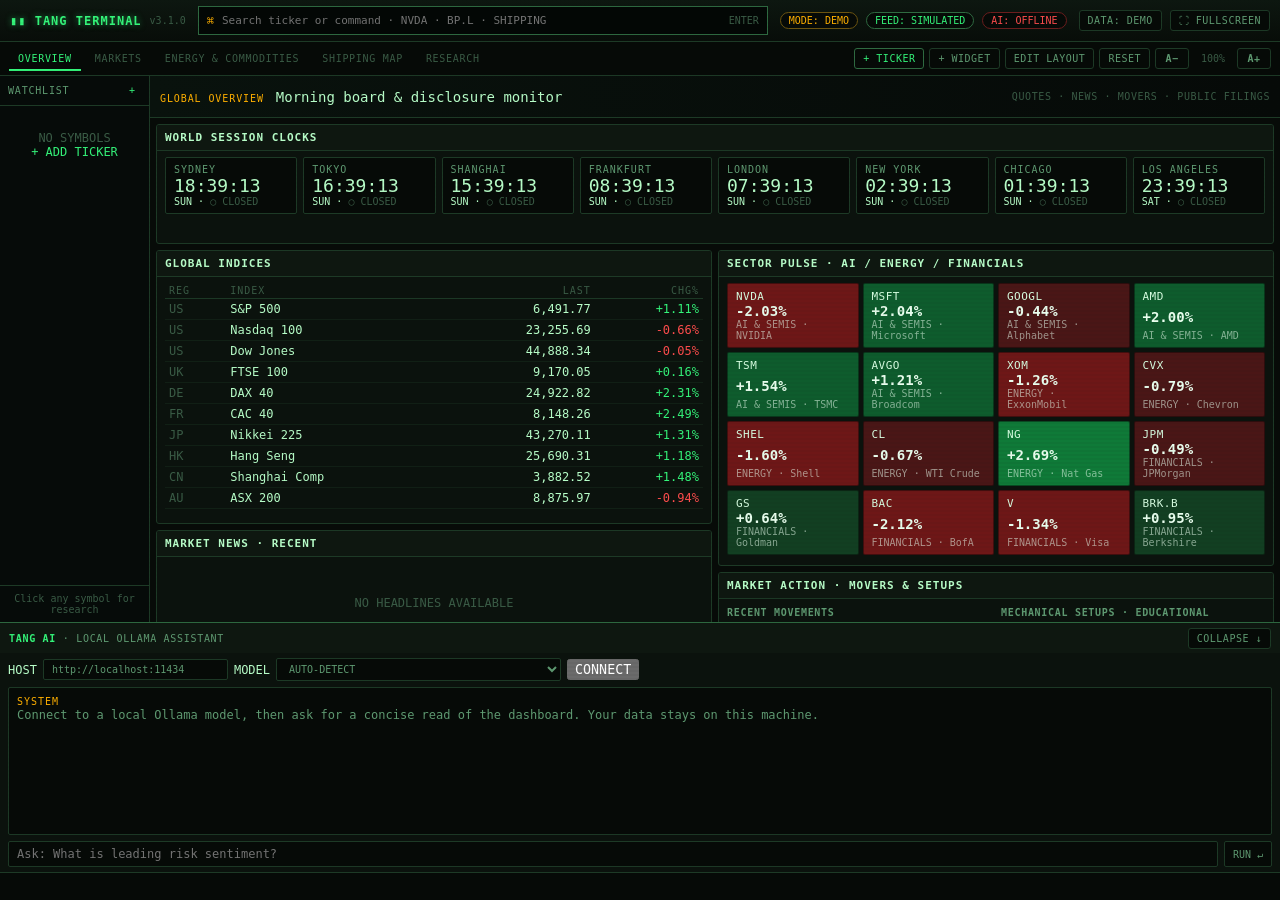
==== commit 66d441a7: "feat: add overview intelligence and persistent AI dock" ====
--- a/terminal/index.html
+++ b/terminal/index.html
@@ -16,7 +16,7 @@
   <header id="titlebar" class="titlebar">
     <div class="titlebar-left">
       <span class="logo">▮▮ TANG TERMINAL</span>
-      <span class="version" id="app-version">v3.0.0</span>
+      <span class="version" id="app-version">v3.1.0</span>
     </div>
 
     <form id="command-form" class="command-form" role="search">
@@ -65,6 +65,14 @@
       <main id="canvas" class="canvas" aria-label="Market dashboard canvas"></main>
     </section>
   </div>
+
+  <section id="ai-dock" class="ai-dock" aria-label="Persistent local AI assistant">
+    <header class="ai-dock-header">
+      <span><strong>TANG AI</strong> · LOCAL OLLAMA ASSISTANT</span>
+      <button id="ai-dock-toggle" class="tb-btn" aria-expanded="true">COLLAPSE ↓</button>
+    </header>
+    <div id="ai-dock-content" class="ai-dock-content"></div>
+  </section>
 
   <!-- ======================= Bottom ticker ======================= -->
   <footer id="tickerbar" class="tickerbar" aria-label="Scrolling market ticker">
@@ -117,6 +125,8 @@
   <script src="js/widgets/metals.js"></script>
   <script src="js/widgets/markets.js"></script>
   <script src="js/widgets/shipping.js"></script>
+  <script src="js/intelligence.js"></script>
+  <script src="js/widgets/intelligence.js"></script>
   <script src="js/ollama.js"></script>
   <script src="js/widgets/assistant.js"></script>
   <script src="js/details.js"></script>
--- a/terminal/css/terminal.css
+++ b/terminal/css/terminal.css
@@ -306,10 +306,12 @@
   border-bottom: 1px solid rgba(29, 58, 38, 0.35);
   white-space: nowrap;
 }
-table.quote-table tr:hover td { background: rgba(52, 245, 122, 0.05); }
+table.quote-table tr:hover td,
+table.quote-table tr:focus-visible td { background: rgba(52, 245, 122, 0.10); color: var(--fg); }
+table.quote-table tr:hover td:first-child strong,
+table.quote-table tr:focus-visible td:first-child strong { color: var(--accent); }
 .quote-action { cursor: pointer; }
 .quote-action:focus-visible { outline: 1px solid var(--accent); outline-offset: -2px; }
-table.quote-table .quote-action:hover td::first-letter { color: var(--accent); }
 
 /* price flash animation on update */
 @keyframes flash-up   { from { background: rgba(52,245,122,.25); } to { background: transparent; } }
@@ -436,6 +438,53 @@
 .assistant-config label { display: flex; align-items: center; gap: 6px; min-width: 0; }
 .assistant-config input { cursor: text; width: calc(185px * var(--font-scale)); }
 .assistant-config select { width: calc(285px * var(--font-scale)); max-width: 46vw; }
+
+/* Persistent assistant dock: one shared research surface on every workspace. */
+.ai-dock {
+  flex: 0 0 min(calc(250px * var(--font-scale)), 38vh);
+  min-height: 155px;
+  display: flex;
+  flex-direction: column;
+  border-top: 1px solid var(--border-bright);
+  background: var(--bg-panel);
+  transition: flex-basis 150ms ease, min-height 150ms ease;
+}
+.ai-dock.collapsed { flex-basis: 30px; min-height: 30px; }
+.ai-dock-header { flex: 0 0 30px; display: flex; align-items: center; justify-content: space-between; padding: 0 9px; background: var(--bg-panel-alt); color: var(--fg-dim); font-size: var(--fs-xs); letter-spacing: .7px; }
+.ai-dock-header strong { color: var(--accent); }
+.ai-dock-content { min-height: 0; flex: 1; overflow: hidden; }
+.ai-dock.collapsed .ai-dock-content { display: none; }
+.dock-assistant-panel { height: 100% !important; border: 0; border-radius: 0; }
+.dock-assistant-panel > .panel-header,
+.dock-assistant-panel > .panel-resize-handle { display: none !important; }
+.dock-assistant-panel .panel-body { height: 100%; overflow: hidden; padding: 5px 8px; }
+.dock-assistant-panel .assistant { min-height: 0; }
+.dock-assistant-panel .assistant-log { min-height: 58px; max-height: none; }
+
+/* Overview briefing surfaces. */
+.brief-loading, .brief-empty { min-height: 80px; display: grid; place-items: center; color: var(--fg-faint); text-align: center; }
+.news-list { display: grid; }
+.news-row, .disclosure-row { color: inherit; text-decoration: none; border-bottom: 1px solid rgba(29,58,38,.55); transition: background 100ms ease; }
+.news-row:hover, .news-row:focus-visible, .disclosure-row:hover, .disclosure-row:focus-visible, .mover-row:hover, .mover-row:focus-visible { background: rgba(52,245,122,.10); outline: none; }
+.news-row { display: grid; grid-template-columns: calc(66px * var(--font-scale)) minmax(0,1fr); gap: 8px; padding: 6px 5px; }
+.news-row > span { min-width: 0; }
+.news-row strong { display: block; color: var(--fg); font-size: var(--fs-sm); font-weight: normal; line-height: 1.35; }
+.news-row small, .disclosure-row small, .mover-row small { display: block; color: var(--fg-faint); font-size: var(--fs-xs); margin-top: 2px; overflow: hidden; text-overflow: ellipsis; white-space: nowrap; }
+.news-time { color: var(--amber); font-size: var(--fs-xs); }
+.action-grid, .disclosure-grid { display: grid; grid-template-columns: repeat(2,minmax(0,1fr)); gap: 10px; }
+.action-grid h3, .disclosure-grid h3 { margin: 2px 0 5px; color: var(--fg-dim); font-size: var(--fs-xs); letter-spacing: .7px; }
+.disclosure-grid h3 em { color: var(--red); font-style: normal; }
+.mover-row { width: 100%; display: flex; align-items: center; justify-content: space-between; gap: 8px; padding: 5px; border: 0; border-bottom: 1px solid rgba(29,58,38,.55); background: transparent; color: var(--fg); text-align: left; }
+.mover-row > span { min-width: 0; }
+.mover-row b { font-size: var(--fs-md); }
+.setup-card { border: 1px solid var(--border); background: var(--bg-inset); padding: 9px; }
+.setup-card > strong { display: block; margin: 6px 0; color: var(--fg); }
+.setup-card p { margin: 0; color: var(--fg-dim); line-height: 1.45; }
+.setup-type { color: var(--amber); font-size: var(--fs-xs); }
+.disclosure-row { display: grid; grid-template-columns: minmax(0,1.2fr) minmax(85px,.8fr) auto; gap: 8px; align-items: center; padding: 6px 5px; }
+.disclosure-row > span { min-width: 0; }
+.disclosure-row b { text-align: right; font-size: var(--fs-sm); }
+.widget-note { color: var(--fg-faint); font-size: var(--fs-xs); line-height: 1.4; }
 
 /* Panels grow with typography so data remains contained instead of clipping. */
 .panel[data-widget-id="indices"],
@@ -881,6 +930,7 @@
   .canvas { min-height: 0; overflow: auto; }
   .shipping-layout { grid-template-columns: 1fr; }
   .shipping-map-wrap, .shipping-map { min-height: 320px; }
+  .ai-dock { flex-basis: min(calc(230px * var(--font-scale)), 35vh); }
 }
 @media (max-width: 680px) {
   .workspacebar { flex-wrap: nowrap; overflow: hidden; }
@@ -891,4 +941,6 @@
   .page-context > div:first-child { display: block; }
   .page-kicker { display: block; margin-bottom: 2px; }
   .shipping-map-wrap, .shipping-map { min-height: 250px; }
-}
+  .action-grid, .disclosure-grid { grid-template-columns: 1fr; }
+  .ai-dock { flex-basis: min(calc(220px * var(--font-scale)), 38vh); }
+}
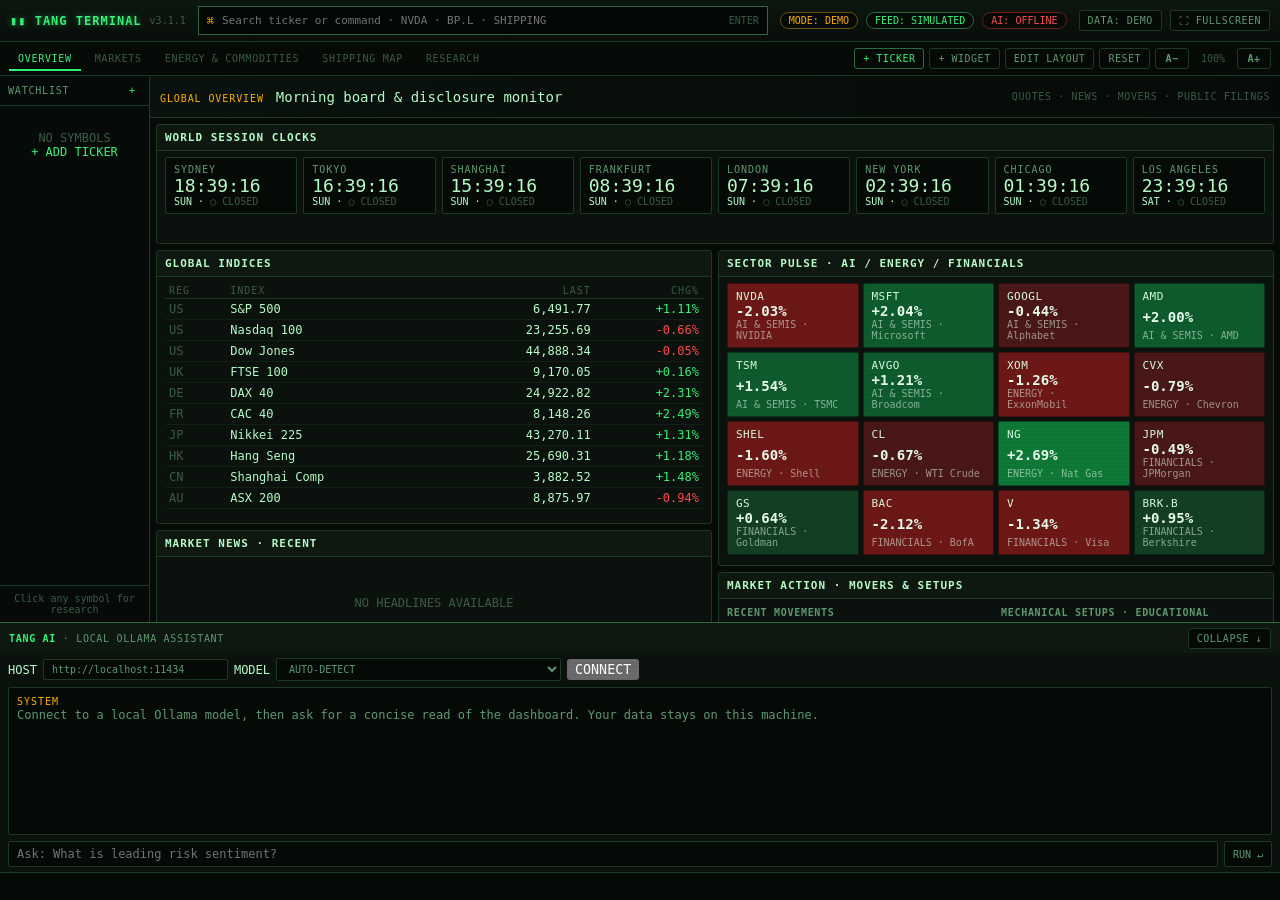
==== commit ec544bfa: "feat: add continuous widget width resizing" ====
--- a/terminal/index.html
+++ b/terminal/index.html
@@ -16,7 +16,7 @@
   <header id="titlebar" class="titlebar">
     <div class="titlebar-left">
       <span class="logo">▮▮ TANG TERMINAL</span>
-      <span class="version" id="app-version">v3.1.0</span>
+      <span class="version" id="app-version">v3.1.1</span>
     </div>
 
     <form id="command-form" class="command-form" role="search">
--- a/terminal/css/terminal.css
+++ b/terminal/css/terminal.css
@@ -866,7 +866,8 @@
 }
 .panel-header .grip,
 .panel-header .hdr-btn,
-.panel-resize-handle { display: none; }
+.panel-resize-handle,
+.panel-width-resize-handle { display: none; }
 .layout-editing .panel { border-color: var(--border-bright); }
 .layout-editing .panel-header .grip,
 .layout-editing .panel-header .hdr-btn { display: inline-block; }
@@ -884,8 +885,23 @@
   background: linear-gradient(transparent, rgba(47, 107, 65, .45));
   touch-action: none;
 }
+.layout-editing .panel-width-resize-handle {
+  position: absolute;
+  z-index: 5;
+  display: grid;
+  place-items: center;
+  top: 28px;
+  right: 0;
+  bottom: 10px;
+  width: 9px;
+  cursor: ew-resize;
+  color: var(--fg-dim);
+  background: linear-gradient(90deg, transparent, rgba(47, 107, 65, .55));
+  touch-action: none;
+}
+.layout-editing .panel-width-resize-handle span { opacity: .8; }
 .layout-editing .panel.manual-height .height-btn { color: var(--amber); }
-.panel.resizing { border-color: var(--amber); }
+.panel.resizing, .panel.resizing-width { border-color: var(--amber); }
 .panel.drop-before { box-shadow: 0 -3px 0 var(--accent); }
 .panel.drop-after { box-shadow: 0 3px 0 var(--accent); }
 
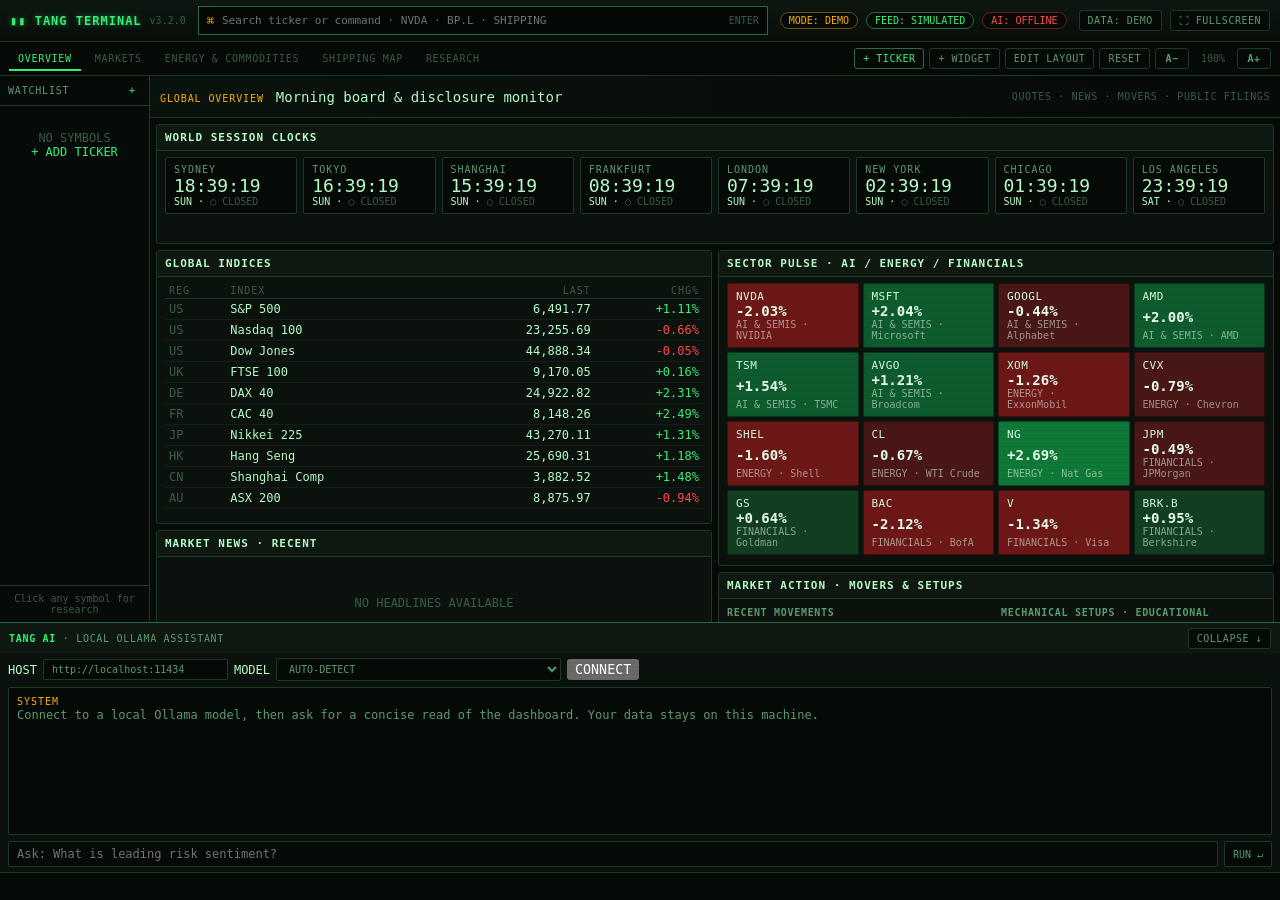
==== commit 122490dc: "feat: add upcoming earnings radar" ====
--- a/terminal/index.html
+++ b/terminal/index.html
@@ -16,7 +16,7 @@
   <header id="titlebar" class="titlebar">
     <div class="titlebar-left">
       <span class="logo">▮▮ TANG TERMINAL</span>
-      <span class="version" id="app-version">v3.1.1</span>
+      <span class="version" id="app-version">v3.2.0</span>
     </div>
 
     <form id="command-form" class="command-form" role="search">
@@ -126,7 +126,9 @@
   <script src="js/widgets/markets.js"></script>
   <script src="js/widgets/shipping.js"></script>
   <script src="js/intelligence.js"></script>
+  <script src="js/earnings.js"></script>
   <script src="js/widgets/intelligence.js"></script>
+  <script src="js/widgets/earnings.js"></script>
   <script src="js/ollama.js"></script>
   <script src="js/widgets/assistant.js"></script>
   <script src="js/details.js"></script>
--- a/terminal/css/terminal.css
+++ b/terminal/css/terminal.css
@@ -485,6 +485,25 @@
 .disclosure-row > span { min-width: 0; }
 .disclosure-row b { text-align: right; font-size: var(--fs-sm); }
 .widget-note { color: var(--fg-faint); font-size: var(--fs-xs); line-height: 1.4; }
+
+/* Earnings calendar: consensus forecasts and a deliberately modest history lean. */
+.earnings-table { display: grid; min-width: min(100%, 680px); }
+.earnings-head, .earnings-row { display: grid; grid-template-columns: minmax(220px, 1.45fr) minmax(155px, .8fr) minmax(160px, .8fr); gap: 10px; align-items: center; }
+.earnings-head { padding: 2px 7px 5px; color: var(--fg-faint); font-size: var(--fs-xs); letter-spacing: .7px; border-bottom: 1px solid var(--border); }
+.earnings-row { width: 100%; border: 0; border-bottom: 1px solid rgba(29,58,38,.55); padding: 7px; background: transparent; color: var(--fg); text-align: left; }
+.earnings-row:hover, .earnings-row:focus-visible { background: rgba(52,245,122,.10); outline: 1px solid var(--border-bright); outline-offset: -1px; }
+.earnings-event, .earnings-forecast, .earnings-lean { min-width: 0; display: flex; flex-direction: column; gap: 2px; }
+.earnings-event > b { color: var(--amber); font-size: var(--fs-xs); font-weight: normal; }
+.earnings-event > strong { overflow: hidden; text-overflow: ellipsis; white-space: nowrap; }
+.earnings-event > strong small { color: var(--fg-dim); font-weight: normal; }
+.earnings-event > em { color: var(--fg-faint); font-size: var(--fs-xs); font-style: normal; }
+.earnings-forecast strong, .earnings-lean strong { font-size: var(--fs-md); }
+.earnings-forecast small, .earnings-lean small { color: var(--fg-faint); font-size: var(--fs-xs); }
+.earnings-setup { min-height: 120px; display: grid; place-items: center; align-content: center; gap: 6px; text-align: center; color: var(--fg-dim); }
+.earnings-setup strong { color: var(--amber); }
+.earnings-setup p { margin: 0; line-height: 1.45; }
+.earnings-setup code { color: var(--fg); user-select: text; }
+.earnings-setup a { color: var(--accent); }
 
 /* Panels grow with typography so data remains contained instead of clipping. */
 .panel[data-widget-id="indices"],
@@ -958,5 +977,8 @@
   .page-kicker { display: block; margin-bottom: 2px; }
   .shipping-map-wrap, .shipping-map { min-height: 250px; }
   .action-grid, .disclosure-grid { grid-template-columns: 1fr; }
+  .earnings-head { display: none; }
+  .earnings-row { grid-template-columns: 1fr 1fr; }
+  .earnings-event { grid-column: 1 / -1; }
   .ai-dock { flex-basis: min(calc(220px * var(--font-scale)), 38vh); }
 }
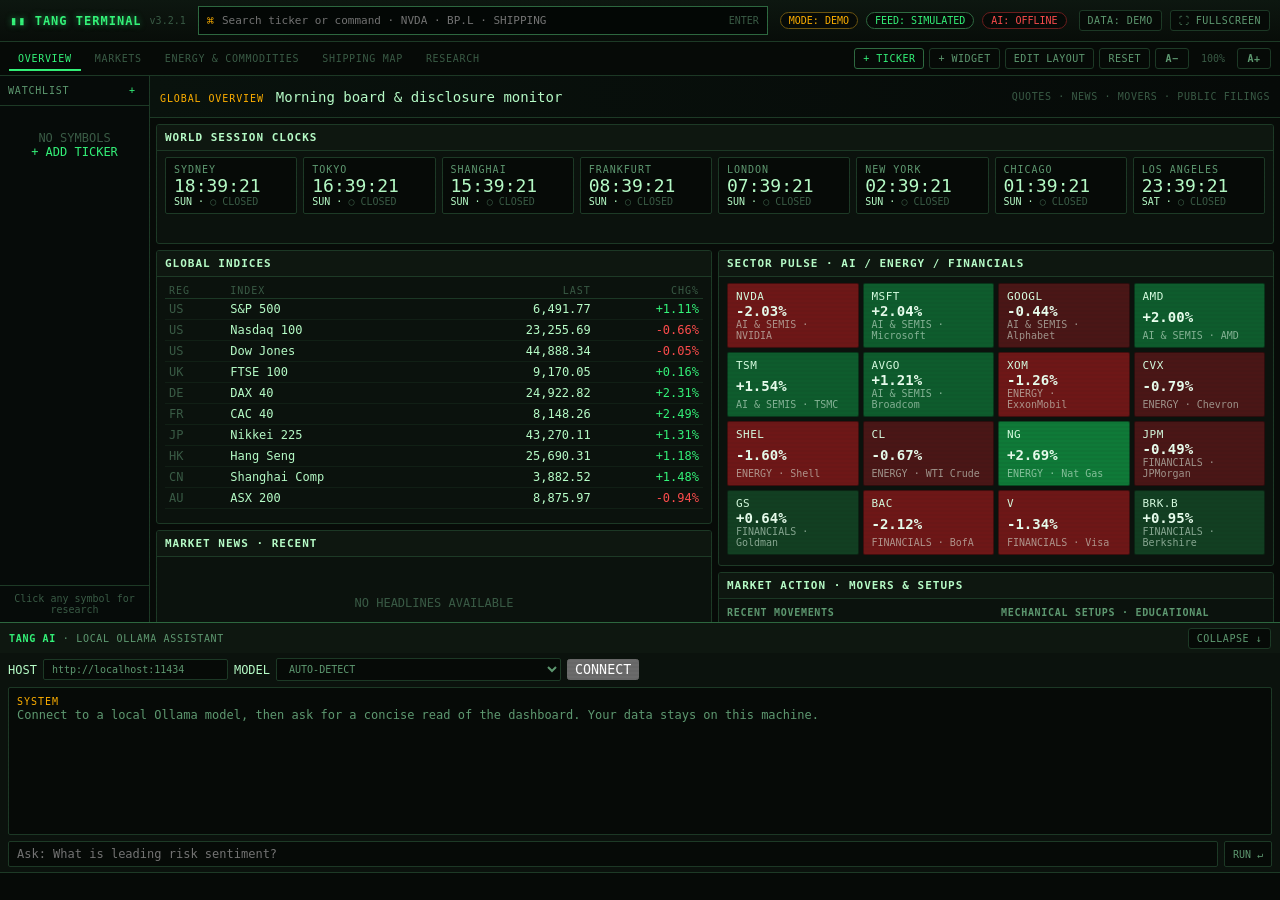
==== commit 101c8460: "fix: secure Finnhub authentication and calendar scope" ====
--- a/terminal/index.html
+++ b/terminal/index.html
@@ -16,7 +16,7 @@
   <header id="titlebar" class="titlebar">
     <div class="titlebar-left">
       <span class="logo">▮▮ TANG TERMINAL</span>
-      <span class="version" id="app-version">v3.2.0</span>
+      <span class="version" id="app-version">v3.2.1</span>
     </div>
 
     <form id="command-form" class="command-form" role="search">
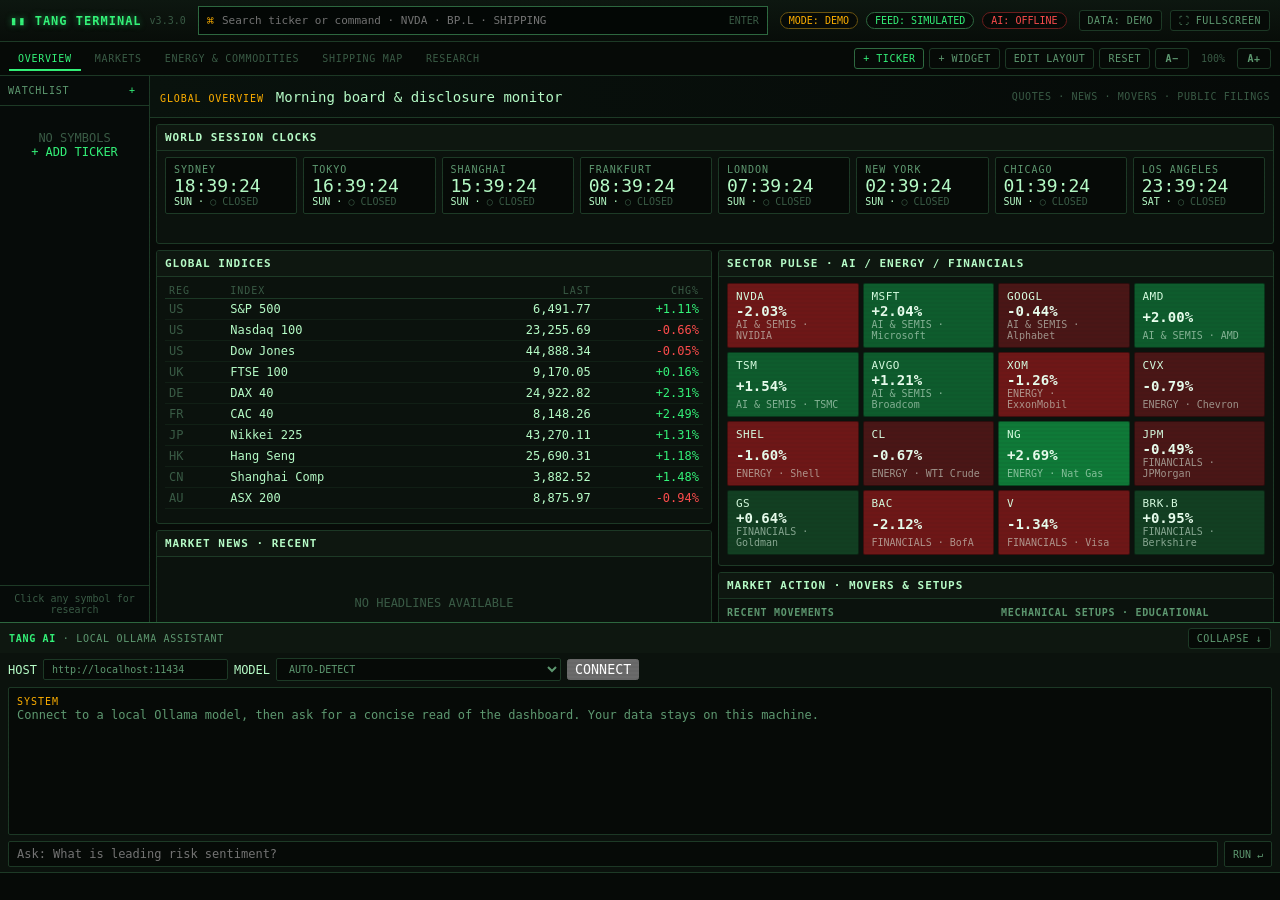
==== commit be29411b: "feat: add free live candles and full ticker research" ====
--- a/terminal/index.html
+++ b/terminal/index.html
@@ -16,7 +16,7 @@
   <header id="titlebar" class="titlebar">
     <div class="titlebar-left">
       <span class="logo">▮▮ TANG TERMINAL</span>
-      <span class="version" id="app-version">v3.2.1</span>
+      <span class="version" id="app-version">v3.3.0</span>
     </div>
 
     <form id="command-form" class="command-form" role="search">
--- a/terminal/css/terminal.css
+++ b/terminal/css/terminal.css
@@ -569,7 +569,7 @@
 .detail-drawer {
   position: absolute;
   inset: 0 0 0 auto;
-  width: min(920px, 94vw);
+  width: min(1120px, 96vw);
   display: flex;
   flex-direction: column;
   background: #080e0a;
@@ -666,6 +666,9 @@
 .detail-provenance { text-align: right; color: var(--fg-dim); font-size: var(--fs-xs); line-height: 1.5; }
 .detail-provenance span { color: var(--amber); }
 .range-bar { display: flex; flex-wrap: wrap; gap: 5px; margin-bottom: 8px; }
+.feed-switch { display: flex; flex-wrap: wrap; align-items: center; gap: 5px; margin-bottom: 7px; }
+.feed-switch > span { color: var(--fg-faint); font-size: var(--fs-xs); letter-spacing: 1px; margin-right: 3px; }
+.feed-notice { margin: 0 0 8px; padding: 7px 9px; border: 1px solid #59480f; background: #171405; color: var(--amber); font-size: var(--fs-xs); line-height: 1.45; }
 .chart-card, .research-card {
   border: 1px solid var(--border);
   background: var(--bg-panel);
@@ -676,10 +679,12 @@
 .chart-legend { display: flex; gap: 18px; color: var(--accent); font-size: var(--fs-xs); padding: 4px 4px 0; }
 .chart-legend span:last-child { margin-left: auto; color: var(--fg-faint); }
 .research-grid { display: grid; grid-template-columns: 1fr 1fr; gap: 10px; margin-bottom: 10px; }
+.research-grid-wide { grid-template-columns: repeat(2, minmax(0, 1fr)); }
 .research-card { padding: 11px 12px; }
 .research-card h3 { color: var(--fg-dim); font-size: var(--fs-xs); letter-spacing: 1.2px; margin: 0 0 10px; }
 .metric-grid { display: grid; grid-template-columns: repeat(2, 1fr); gap: 1px; background: var(--border); }
 .metric { display: flex; justify-content: space-between; gap: 8px; background: var(--bg-panel); padding: 6px 7px; }
+.metric > * { min-width: 0; overflow-wrap: anywhere; }
 .metric span { color: var(--fg-faint); font-size: var(--fs-xs); }
 .metric strong { font-weight: normal; font-variant-numeric: tabular-nums; }
 .signal { margin-top: 10px; font-weight: bold; letter-spacing: .8px; }
@@ -695,6 +700,20 @@
 .news-item:hover { border-color: var(--border-bright); color: var(--accent); }
 .news-title { line-height: 1.35; }
 .news-meta { color: var(--fg-faint); font-size: var(--fs-xs); }
+.event-callout { display: grid; grid-template-columns: auto 1fr; gap: 3px 12px; padding: 8px 9px; border-left: 2px solid var(--amber); background: var(--bg-inset); }
+.event-callout strong { grid-row: 1 / 3; align-self: center; color: var(--amber); font-size: var(--fs-md); }
+.event-callout span { color: var(--fg-dim); font-size: var(--fs-xs); overflow-wrap: anywhere; }
+.earnings-history { margin-top: 7px; }
+.earnings-history-row { display: grid; grid-template-columns: minmax(88px, 1fr) repeat(3, minmax(66px, auto)); gap: 8px; padding: 5px 3px; border-top: 1px solid var(--border); font-size: var(--fs-xs); }
+.earnings-history-row span { color: var(--fg-dim); min-width: 0; overflow-wrap: anywhere; }
+.consensus-strip { display: grid; grid-template-columns: repeat(5, minmax(0, 1fr)); gap: 4px; }
+.consensus-strip span { display: grid; gap: 3px; padding: 7px 5px; background: var(--bg-inset); border: 1px solid var(--border); color: var(--fg-dim); font-size: var(--fs-xs); overflow-wrap: anywhere; }
+.consensus-strip b { font-size: var(--fs-md); }
+.peers-card { margin-bottom: 10px; }
+.peer-list { display: flex; flex-wrap: wrap; gap: 5px; }
+.peer-btn { padding: 6px 9px; border: 1px solid var(--border); background: var(--bg-inset); color: var(--accent); font: inherit; font-size: var(--fs-xs); cursor: pointer; }
+.peer-btn:hover { border-color: var(--border-bright); background: var(--highlight); }
+.detail-empty.compact { padding: 12px 5px; }
 .detail-loading, .detail-error, .detail-empty { color: var(--fg-dim); padding: 30px 10px; text-align: center; }
 .detail-error strong { color: var(--red); }
 .retry-btn { margin-top: 12px; }
@@ -741,6 +760,8 @@
   .detail-summary { align-items: flex-start; flex-direction: column; }
   .detail-provenance { text-align: left; }
   .research-grid, .news-list { grid-template-columns: 1fr; }
+  .consensus-strip { grid-template-columns: repeat(2, minmax(0, 1fr)); }
+  .earnings-history-row { grid-template-columns: 1fr 1fr; }
   .scenario div { grid-template-columns: 1fr; }
   .energy-spreads { grid-template-columns: 1fr; }
   #price-chart { height: 220px; }
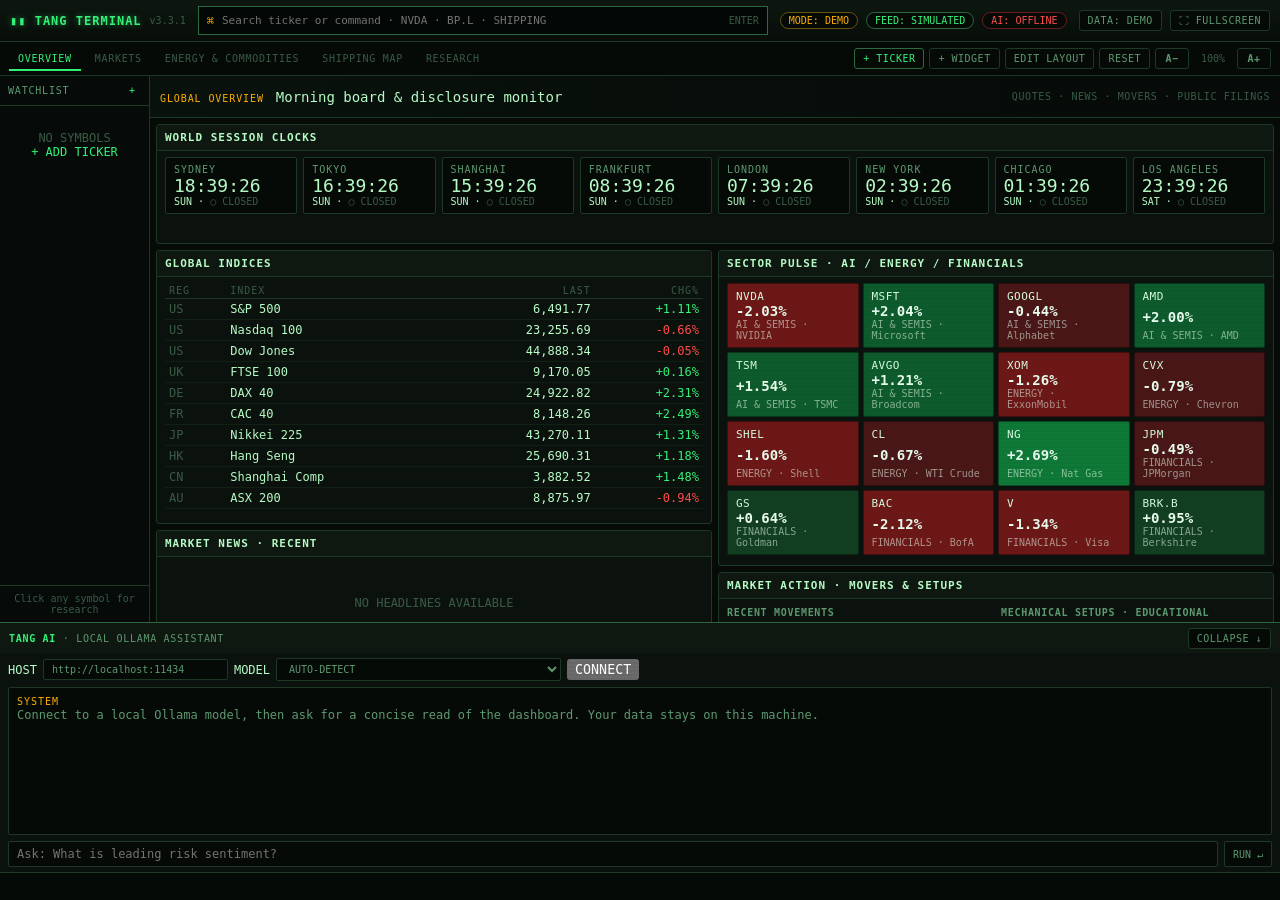
==== commit 78c4f033: "fix: add independent line and candle chart toggle" ====
--- a/terminal/index.html
+++ b/terminal/index.html
@@ -16,7 +16,7 @@
   <header id="titlebar" class="titlebar">
     <div class="titlebar-left">
       <span class="logo">▮▮ TANG TERMINAL</span>
-      <span class="version" id="app-version">v3.3.0</span>
+      <span class="version" id="app-version">v3.3.1</span>
     </div>
 
     <form id="command-form" class="command-form" role="search">
--- a/terminal/css/terminal.css
+++ b/terminal/css/terminal.css
@@ -666,8 +666,9 @@
 .detail-provenance { text-align: right; color: var(--fg-dim); font-size: var(--fs-xs); line-height: 1.5; }
 .detail-provenance span { color: var(--amber); }
 .range-bar { display: flex; flex-wrap: wrap; gap: 5px; margin-bottom: 8px; }
-.feed-switch { display: flex; flex-wrap: wrap; align-items: center; gap: 5px; margin-bottom: 7px; }
-.feed-switch > span { color: var(--fg-faint); font-size: var(--fs-xs); letter-spacing: 1px; margin-right: 3px; }
+.chart-controls { display: flex; flex-wrap: wrap; align-items: center; justify-content: space-between; gap: 6px 14px; margin-bottom: 7px; }
+.feed-switch, .view-switch { display: flex; flex-wrap: wrap; align-items: center; gap: 5px; }
+.feed-switch > span, .view-switch > span { color: var(--fg-faint); font-size: var(--fs-xs); letter-spacing: 1px; margin-right: 3px; }
 .feed-notice { margin: 0 0 8px; padding: 7px 9px; border: 1px solid #59480f; background: #171405; color: var(--amber); font-size: var(--fs-xs); line-height: 1.45; }
 .chart-card, .research-card {
   border: 1px solid var(--border);
